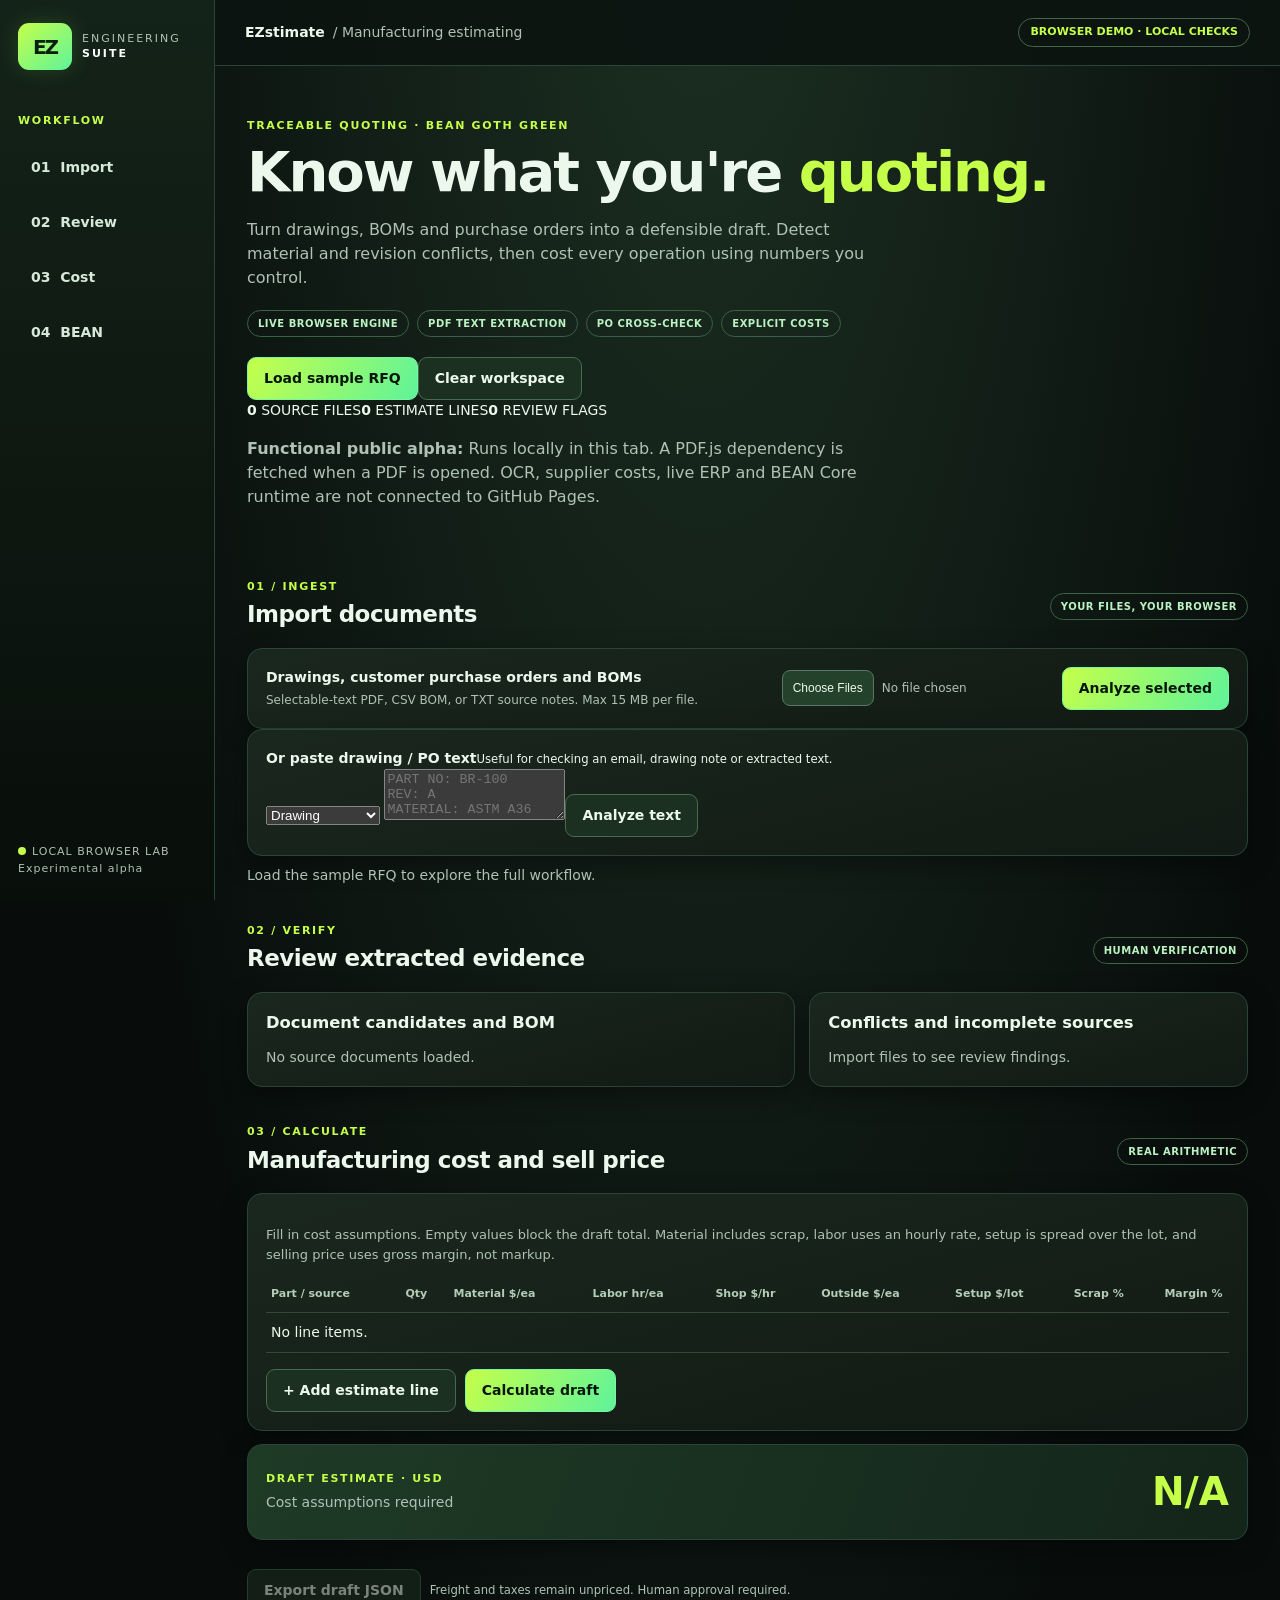
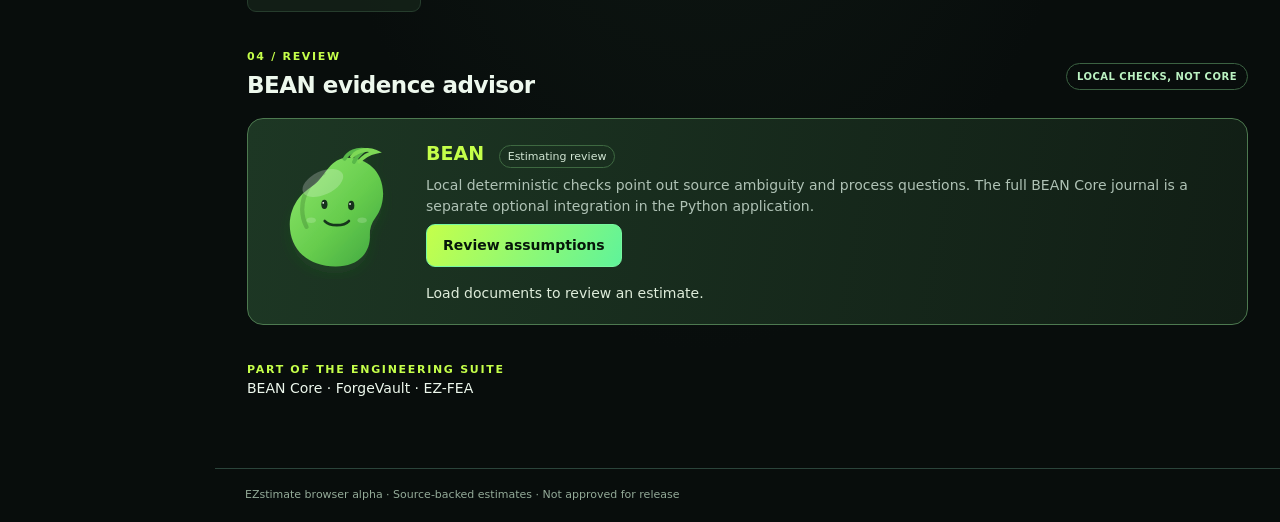
==== web/demo.html @ 59b06d6b "Add standalone GitHub Pages EZstimate workbench UI" ====
<!doctype html>
<html lang="en">
<head>
<meta charset="utf-8"><meta name="viewport" content="width=device-width,initial-scale=1">
<meta name="theme-color" content="#080d0c">
<meta name="description" content="EZstimate interactive manufacturing quoting demo: extract drawing fields, import BOMs, compare POs and cost a quote.">
<title>EZstimate | Live Estimating Demo</title>
<link rel="stylesheet" href="./style.css"><link rel="stylesheet" href="./demo.css">
<script type="module" src="./demo.mjs"></script>
</head>
<body><a class="skip" href="#main">Skip to workbench</a>
<div class="shell">
<aside class="rail">
<div class="brand"><div class="brand-mark">EZ</div><div>ENGINEERING<br><b>SUITE</b></div></div>
<div class="rail-label">WORKFLOW</div>
<nav><a href="#import">01&nbsp; Import</a><a href="#review">02&nbsp; Review</a><a href="#cost">03&nbsp; Cost</a><a href="#bean">04&nbsp; BEAN</a></nav>
<div class="rail-foot"><span class="dot"></span>LOCAL BROWSER LAB<br>Experimental alpha</div>
</aside>
<main id="main"><header class="top"><b>EZstimate</b> / Manufacturing estimating <span id="connection">BROWSER DEMO · LOCAL CHECKS</span></header>
<div class="content">
<section class="hero">
<div class="eyebrow">TRACEABLE QUOTING · BEAN GOTH GREEN</div>
<h1>Know what you're <em>quoting.</em></h1>
<p>Turn drawings, BOMs and purchase orders into a defensible draft. Detect material and revision conflicts, then cost every operation using numbers you control.</p>
<div class="chips"><span>LIVE BROWSER ENGINE</span><span>PDF TEXT EXTRACTION</span><span>PO CROSS-CHECK</span><span>EXPLICIT COSTS</span></div>
<div class="hero-actions"><button id="sample" class="primary">Load sample RFQ</button><button id="clear" class="secondary">Clear workspace</button></div>
<div class="metrics"><span><strong id="documentsCount">0</strong> SOURCE FILES</span><span><strong id="partsCount">0</strong> ESTIMATE LINES</span><span><strong id="flagsCount">0</strong> REVIEW FLAGS</span></div>
<p class="demo-disclosure"><b>Functional public alpha:</b> Runs locally in this tab. A PDF.js dependency is fetched when a PDF is opened. OCR, supplier costs, live ERP and BEAN Core runtime are not connected to GitHub Pages.</p>
</section>
<section id="import">
<div class="section-top"><div><div class="eyebrow">01 / INGEST</div><h2>Import documents</h2></div><span class="tag">YOUR FILES, YOUR BROWSER</span></div>
<div class="panel upload"><div><strong>Drawings, customer purchase orders and BOMs</strong><small>Selectable-text PDF, CSV BOM, or TXT source notes. Max 15 MB per file.</small></div>
<input id="files" type="file" accept=".pdf,.csv,.txt" multiple><button id="scan" class="primary">Analyze selected</button></div>
<div class="panel paste-panel"><div><strong>Or paste drawing / PO text</strong><small>Useful for checking an email, drawing note or extracted text.</small></div>
<div class="paste-inputs"><select id="pasteType"><option value="drawing">Drawing</option><option value="po">Purchase order</option></select>
<textarea id="pasteText" rows="3" placeholder="PART NO: BR-100&#10;REV: A&#10;MATERIAL: ASTM A36"></textarea><button id="paste" class="secondary">Analyze text</button></div></div>
<p id="message" class="notice" role="status" aria-live="polite">Load the sample RFQ to explore the full workflow.</p>
</section>
<section id="review"><div class="section-top"><div><div class="eyebrow">02 / VERIFY</div><h2>Review extracted evidence</h2></div><span class="tag">HUMAN VERIFICATION</span></div>
<div class="two"><div class="panel"><h3>Document candidates and BOM</h3><div id="documents" class="stack">No source documents loaded.</div></div>
<div class="panel"><h3>Conflicts and incomplete sources</h3><div id="exceptions" class="stack">Import files to see review findings.</div></div></div>
</section>
<section id="cost"><div class="section-top"><div><div class="eyebrow">03 / CALCULATE</div><h2>Manufacturing cost and sell price</h2></div><span class="tag">REAL ARITHMETIC</span></div>
<div class="panel"><p class="hint">Fill in cost assumptions. Empty values block the draft total. Material includes scrap, labor uses an hourly rate, setup is spread over the lot, and selling price uses gross margin, not markup.</p>
<div class="scroll"><table><thead><tr><th>Part / source</th><th>Qty</th><th>Material $/ea</th><th>Labor hr/ea</th><th>Shop $/hr</th><th>Outside $/ea</th><th>Setup $/lot</th><th>Scrap %</th><th>Margin %</th><th>Lot sell</th></tr></thead><tbody id="lines"><tr><td colspan="10">No line items.</td></tr></tbody></table></div>
<div class="actions"><button id="addline" class="secondary">+ Add estimate line</button><button id="calculate" class="primary">Calculate draft</button></div></div>
<div class="panel total-box"><div><span class="eyebrow">DRAFT ESTIMATE · USD</span><p id="quote-status">Cost assumptions required</p></div><strong id="total">N/A</strong></div>
<div id="quote-details" class="stack"></div>
<div class="actions"><button id="export" class="secondary" disabled>Export draft JSON</button><small>Freight and taxes remain unpriced. Human approval required.</small></div>
</section>
<section id="bean"><div class="section-top"><div><div class="eyebrow">04 / REVIEW</div><h2>BEAN evidence advisor</h2></div><span class="tag">LOCAL CHECKS, NOT CORE</span></div>
<div class="bean-panel"><img class="mascot" src="./bean-icon.svg" alt="BEAN mascot"><div><h3>BEAN <small>Estimating review</small></h3>
<p>Local deterministic checks point out source ambiguity and process questions. The full BEAN Core journal is a separate optional integration in the Python application.</p>
<button id="beanReview" class="primary">Review assumptions</button><div id="bean-findings" class="findings">Load documents to review an estimate.</div>
</div></div></section>
<section class="suite-links"><div class="eyebrow">PART OF THE ENGINEERING SUITE</div><a href="https://github.com/danieloculus0-bot/BEAN">BEAN Core</a> · <a href="https://github.com/danieloculus0-bot/ForgeVault">ForgeVault</a> · <a href="https://github.com/danieloculus0-bot/EZ-FEA">EZ-FEA</a></section>
</div><footer>EZstimate browser alpha · Source-backed estimates · Not approved for release</footer></main></div>
</body></html>
---- web/style.css ----
:root{color-scheme:dark;--bg:#080d0c;--panel:#17211c;--lime:#c5ff4a;--mint:#5ff39a;--text:#edf8ed;--muted:#afc2b5;--border:#2b443b}
*{box-sizing:border-box}html{scroll-behavior:smooth}body{margin:0;background:radial-gradient(ellipse at 55% -20%,#1e3324,#080d0c 66%);color:var(--text);font:14px/1.5 system-ui,"Segoe UI",sans-serif}button,input{font:inherit}button{cursor:pointer}button:focus-visible,input:focus-visible,a:focus-visible{outline:3px solid var(--lime);outline-offset:3px}button[disabled]{opacity:.5;cursor:not-allowed}a{color:inherit;text-decoration:none}.skip{position:absolute;left:-999px}.skip:focus{left:10px;top:10px;z-index:9;background:#000;padding:8px}
.shell{display:grid;grid-template-columns:215px minmax(0,1fr);min-height:100vh}.rail{background:linear-gradient(180deg,#142319,#080e0a);border-right:1px solid var(--border);padding:23px 18px;height:100vh;position:sticky;top:0;display:flex;flex-direction:column}.brand{display:flex;align-items:center;gap:10px;font-size:11px;letter-spacing:2px;color:var(--muted);line-height:1.3}.brand b{color:white}.brand-mark{display:grid;place-items:center;width:54px;height:47px;background:linear-gradient(140deg,var(--lime),var(--mint));color:#09200e;font-size:20px;font-weight:900;border-radius:11px;letter-spacing:-2px;box-shadow:0 0 22px #84f9522a}.rail-label,.eyebrow{font-size:11px;font-weight:900;letter-spacing:1.7px;color:var(--lime)}.rail-label{margin-top:43px;margin-bottom:14px}.rail nav{display:grid;gap:8px}.rail nav a{border-radius:9px;padding:12px;color:#d7e9d9;font-weight:700;border:1px solid transparent}.rail nav a:hover{background:#1a2f1f;border-color:#34523a}.rail-foot{margin-top:auto;color:var(--muted);font-size:11px;letter-spacing:1px}.dot{height:8px;width:8px;display:inline-block;background:var(--lime);border-radius:50%;margin-right:6px}
main{min-width:0}.top{position:sticky;top:0;z-index:10;background:#0c1510eF;border-bottom:1px solid var(--border);padding:18px 30px;display:flex;gap:8px;align-items:center;color:var(--muted)}.top b{color:var(--text)}#connection{margin-left:auto;border:1px solid #426746;border-radius:99px;padding:5px 11px;font-size:11px;color:var(--lime);font-weight:800}.content{padding:32px;max-width:1450px;margin:0 auto}.hero{padding:20px 0 17px}.hero h1{font-size:clamp(31px,4.7vw,56px);line-height:1.05;letter-spacing:-2px;margin:9px 0 14px}.hero em{color:var(--lime);font-style:normal}.hero p{color:var(--muted);font-size:16px;max-width:650px}.chips{display:flex;gap:8px;flex-wrap:wrap;margin:20px 0}.chips span,.tag{font-size:10px;letter-spacing:.5px;border:1px solid #3b6242;color:#bbf2c2;border-radius:100px;padding:5px 10px;font-weight:750}
section{margin-bottom:37px;scroll-margin-top:95px}.section-top{display:flex;justify-content:space-between;align-items:center;gap:14px;margin-bottom:14px}.section-top h2{font-size:23px;letter-spacing:-.5px;margin:2px 0}.panel{background:linear-gradient(165deg,#1a271e,#111a14);border:1px solid var(--border);padding:18px;border-radius:15px;box-shadow:0 8px 26px #0006}.panel h3{margin:0 0 12px}.upload{display:flex;align-items:center;gap:20px;flex-wrap:wrap}.upload>div{flex:1;min-width:245px}.upload strong{display:block}.upload small{display:block;color:var(--muted);font-size:12px;margin-top:3px}input[type=file]{max-width:315px;color:var(--muted);font-size:12px}input[type=file]::file-selector-button{border:1px solid #597763;background:#24422b;color:var(--text);border-radius:8px;padding:10px;cursor:pointer;margin-right:8px}.primary,.secondary{border-radius:9px;border:1px solid #77f7a0;padding:10px 16px;min-height:43px;font-weight:800}.primary{background:linear-gradient(120deg,var(--lime),var(--mint));color:#06170a}.primary:hover{filter:brightness(1.08)}.secondary{background:#1c3021;color:var(--text);border-color:#456c4e}.secondary:hover{background:#2a4b30}.notice{color:var(--muted);margin:9px 0 0}.notice.error{color:#fab3b3}
.two{display:grid;grid-template-columns:1.25fr 1fr;gap:14px}.stack{display:grid;gap:8px;color:var(--muted)}.record{background:#0b1710;border:1px solid #32513a;border-radius:10px;padding:11px;color:#dae7db}.record strong{color:white}.record small{display:block;font-size:11px;color:#aac4ac}.record .detail{font-size:12px;color:#c1e6c4;margin:6px 0}.record.warning{border-color:#706032;color:#ffdb9e}.hint{color:var(--muted);font-size:13px}.scroll{overflow-x:auto;max-width:100%}table{border-collapse:collapse;width:100%;min-width:1080px}th,td{padding:9px 5px;text-align:left;border-bottom:1px solid #314938;vertical-align:middle}th{font-size:11px;white-space:nowrap;color:#b4cdb6}td input{width:75px;max-width:100%;padding:8px;background:#09140e;border:1px solid #47624b;color:white;border-radius:6px}td input.part{width:135px}td small{display:block;font-size:10px;color:#9eb8a2}.actions{display:flex;align-items:center;flex-wrap:wrap;gap:9px;margin-top:16px}.remove{border:0;background:none;color:#f7b0b0;font-size:21px}.total-box{display:flex;justify-content:space-between;align-items:center;margin:13px 0;gap:12px;background:linear-gradient(110deg,#1e3b26,#14251a)}.total-box p{margin:4px 0;color:var(--muted)}#total{font-size:clamp(25px,4vw,39px);color:var(--lime);font-variant-numeric:tabular-nums}.actions small{color:var(--muted)}.bean-panel{border:1px solid #4d7950;border-radius:16px;padding:20px;background:linear-gradient(100deg,#1d3724,#111e15);display:flex;align-items:flex-start;gap:18px}.mascot{width:140px;height:140px;object-fit:contain;animation:float 4s ease-in-out infinite}.bean-panel>div{flex:1}.bean-panel h3{color:var(--lime);font-size:19px;margin:0}.bean-panel h3 small{border:1px solid #3e6941;color:#d1e5d3;font-size:11px;font-weight:500;border-radius:99px;padding:4px 8px;margin-left:8px}.bean-panel p{color:var(--muted);margin:7px 0}.findings{margin-top:16px;color:#deecda}.findings ul{padding-left:21px}.findings li{margin:8px 0}footer{padding:18px 30px;border-top:1px solid var(--border);color:#93aa98;font-size:11px}@keyframes float{0%,100%{transform:translateY(0)}50%{transform:translateY(-5px)}}@media(prefers-reduced-motion:reduce){.mascot{animation:none}}@media(max-width:920px){.shell{grid-template-columns:1fr}.rail{height:auto;position:relative;padding:15px 22px}.rail nav{display:flex;gap:2px;flex-wrap:wrap}.rail-label,.rail-foot{display:none}.content{padding:20px}.two{grid-template-columns:1fr}}@media(max-width:600px){.top{flex-wrap:wrap;padding:13px 17px}.upload{display:block}.upload input,.upload button{margin:10px 0}.bean-panel{flex-direction:column}.mascot{width:95px;height:95px}.section-top{align-items:flex-start}.tag{font-size:9px}}
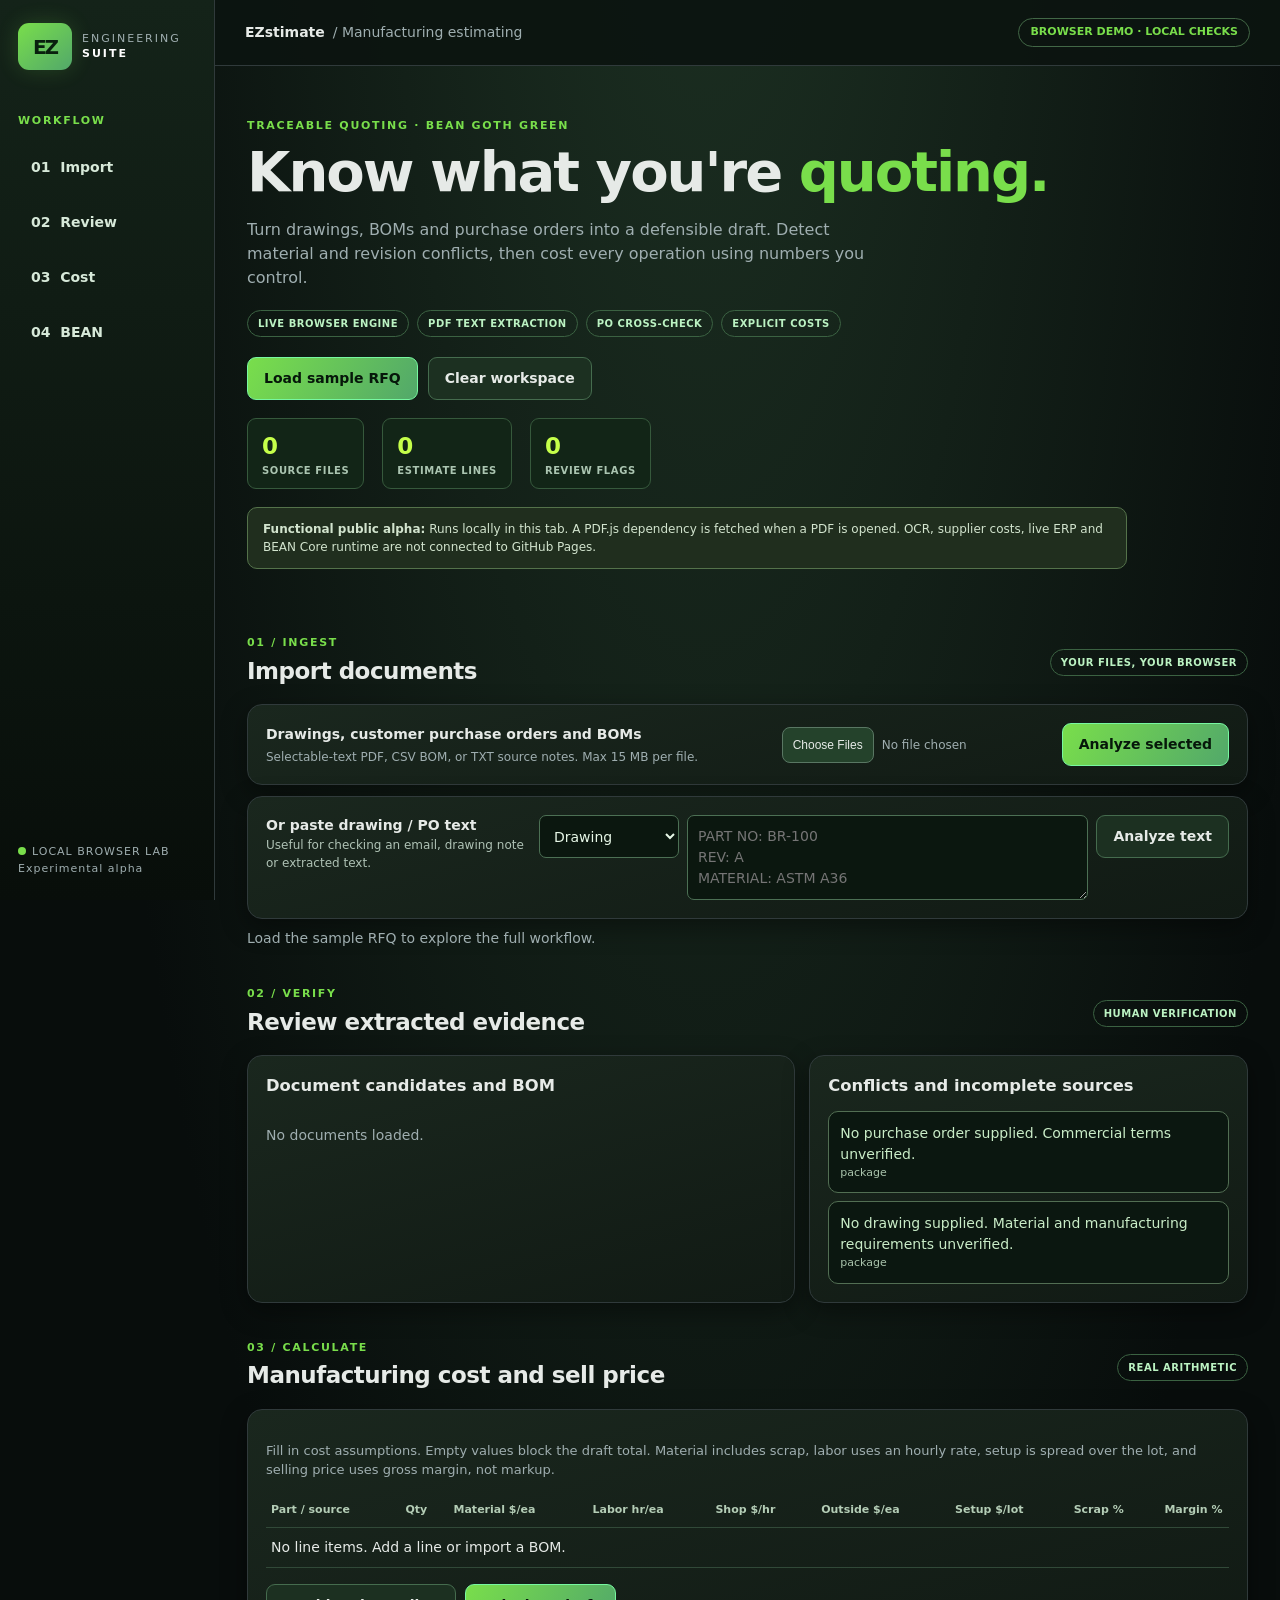
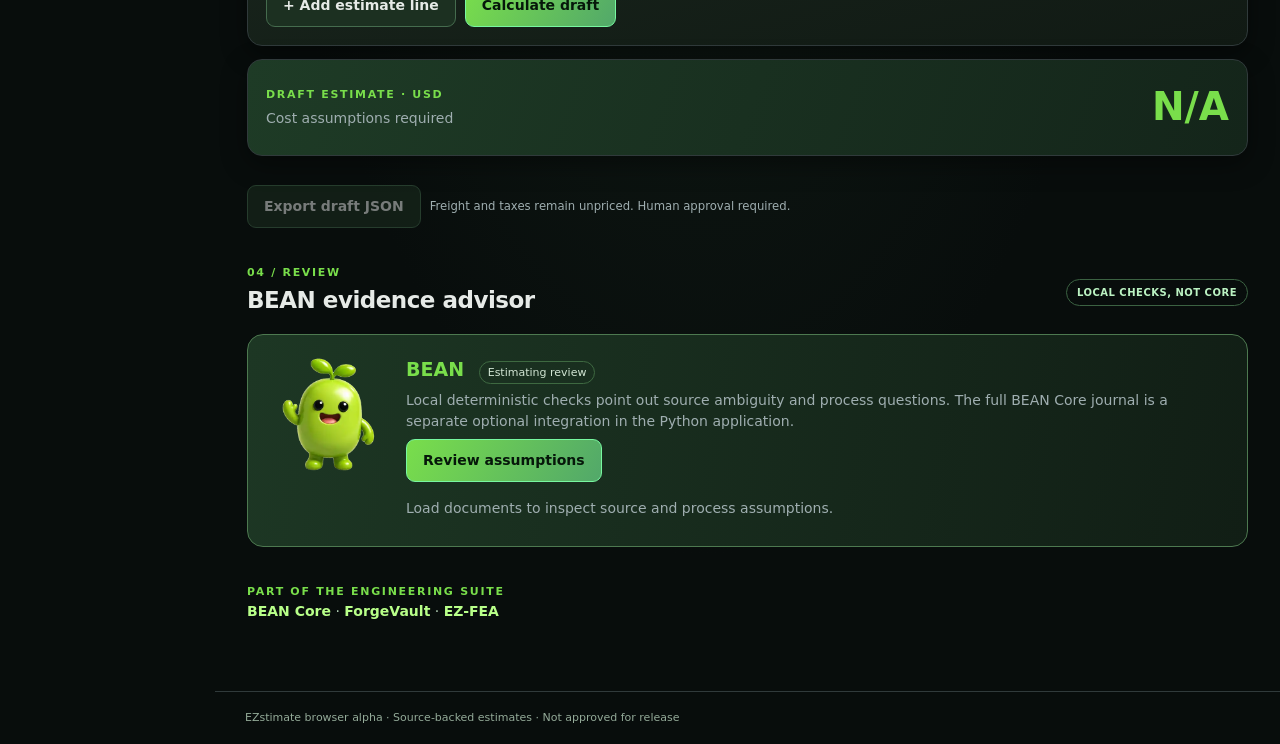
==== commit 5a6ee09e: "Use official BEAN art in web/demo.html" ====
--- a/web/demo.html
+++ b/web/demo.html
@@ -5,6 +5,7 @@
 <meta name="theme-color" content="#080d0c">
 <meta name="description" content="EZstimate interactive manufacturing quoting demo: extract drawing fields, import BOMs, compare POs and cost a quote.">
 <title>EZstimate | Live Estimating Demo</title>
+<link rel="icon" type="image/webp" href="./bean-official.webp">
 <link rel="stylesheet" href="./style.css"><link rel="stylesheet" href="./demo.css">
 <script type="module" src="./demo.mjs"></script>
 </head>
@@ -49,7 +50,7 @@
 <div class="actions"><button id="export" class="secondary" disabled>Export draft JSON</button><small>Freight and taxes remain unpriced. Human approval required.</small></div>
 </section>
 <section id="bean"><div class="section-top"><div><div class="eyebrow">04 / REVIEW</div><h2>BEAN evidence advisor</h2></div><span class="tag">LOCAL CHECKS, NOT CORE</span></div>
-<div class="bean-panel"><img class="mascot" src="./bean-icon.svg" alt="BEAN mascot"><div><h3>BEAN <small>Estimating review</small></h3>
+<div class="bean-panel"><img class="mascot" src="./bean-official.webp" alt="Official glossy lime-green BEAN mascot waving with two sprout leaves"><div><h3>BEAN <small>Estimating review</small></h3>
 <p>Local deterministic checks point out source ambiguity and process questions. The full BEAN Core journal is a separate optional integration in the Python application.</p>
 <button id="beanReview" class="primary">Review assumptions</button><div id="bean-findings" class="findings">Load documents to review an estimate.</div>
 </div></div></section>
--- a/web/style.css
+++ b/web/style.css
@@ -1,4 +1,4 @@
-:root{color-scheme:dark;--bg:#080d0c;--panel:#17211c;--lime:#c5ff4a;--mint:#5ff39a;--text:#edf8ed;--muted:#afc2b5;--border:#2b443b}
+:root{color-scheme:dark;--bg:#0F1113;--panel:#1A1D20;--lime:#79DE4B;--mint:#52A86A;--text:#E6EAE7;--muted:#9FAEB0;--border:#303A3B}
 *{box-sizing:border-box}html{scroll-behavior:smooth}body{margin:0;background:radial-gradient(ellipse at 55% -20%,#1e3324,#080d0c 66%);color:var(--text);font:14px/1.5 system-ui,"Segoe UI",sans-serif}button,input{font:inherit}button{cursor:pointer}button:focus-visible,input:focus-visible,a:focus-visible{outline:3px solid var(--lime);outline-offset:3px}button[disabled]{opacity:.5;cursor:not-allowed}a{color:inherit;text-decoration:none}.skip{position:absolute;left:-999px}.skip:focus{left:10px;top:10px;z-index:9;background:#000;padding:8px}
 .shell{display:grid;grid-template-columns:215px minmax(0,1fr);min-height:100vh}.rail{background:linear-gradient(180deg,#142319,#080e0a);border-right:1px solid var(--border);padding:23px 18px;height:100vh;position:sticky;top:0;display:flex;flex-direction:column}.brand{display:flex;align-items:center;gap:10px;font-size:11px;letter-spacing:2px;color:var(--muted);line-height:1.3}.brand b{color:white}.brand-mark{display:grid;place-items:center;width:54px;height:47px;background:linear-gradient(140deg,var(--lime),var(--mint));color:#09200e;font-size:20px;font-weight:900;border-radius:11px;letter-spacing:-2px;box-shadow:0 0 22px #84f9522a}.rail-label,.eyebrow{font-size:11px;font-weight:900;letter-spacing:1.7px;color:var(--lime)}.rail-label{margin-top:43px;margin-bottom:14px}.rail nav{display:grid;gap:8px}.rail nav a{border-radius:9px;padding:12px;color:#d7e9d9;font-weight:700;border:1px solid transparent}.rail nav a:hover{background:#1a2f1f;border-color:#34523a}.rail-foot{margin-top:auto;color:var(--muted);font-size:11px;letter-spacing:1px}.dot{height:8px;width:8px;display:inline-block;background:var(--lime);border-radius:50%;margin-right:6px}
 main{min-width:0}.top{position:sticky;top:0;z-index:10;background:#0c1510eF;border-bottom:1px solid var(--border);padding:18px 30px;display:flex;gap:8px;align-items:center;color:var(--muted)}.top b{color:var(--text)}#connection{margin-left:auto;border:1px solid #426746;border-radius:99px;padding:5px 11px;font-size:11px;color:var(--lime);font-weight:800}.content{padding:32px;max-width:1450px;margin:0 auto}.hero{padding:20px 0 17px}.hero h1{font-size:clamp(31px,4.7vw,56px);line-height:1.05;letter-spacing:-2px;margin:9px 0 14px}.hero em{color:var(--lime);font-style:normal}.hero p{color:var(--muted);font-size:16px;max-width:650px}.chips{display:flex;gap:8px;flex-wrap:wrap;margin:20px 0}.chips span,.tag{font-size:10px;letter-spacing:.5px;border:1px solid #3b6242;color:#bbf2c2;border-radius:100px;padding:5px 10px;font-weight:750}
--- a/web/demo.css
+++ b/web/demo.css
@@ -0,0 +1 @@
+.hero-actions{display:flex;gap:10px;flex-wrap:wrap;margin:16px 0}.demo-disclosure{border:1px solid #54724a;background:#202e1e;border-radius:10px;padding:12px 15px;max-width:880px!important;font-size:12px!important;color:#d2e4ce!important}.metrics{display:flex;gap:18px;flex-wrap:wrap;margin:18px 0}.metrics span{background:#122517;border:1px solid #36593c;border-radius:9px;padding:10px 14px;display:grid;font-size:10px;font-weight:850;letter-spacing:.6px;color:#abc5b1}.metrics strong{font-size:23px;color:#c5ff4a}.paste-panel{margin-top:11px;display:grid;grid-template-columns:minmax(180px,260px) 1fr;align-items:start;gap:13px}.paste-panel strong,.paste-panel small{display:block}.paste-panel small{font-size:12px;color:#afc2b5}.paste-inputs{display:grid;grid-template-columns:140px 1fr auto;gap:8px;align-items:start}.paste-inputs select,.paste-inputs textarea{background:#0b170f;color:#e7f7e7;border:1px solid #4c7054;border-radius:7px;padding:10px;min-height:43px;font:inherit}.paste-inputs textarea{min-width:0;resize:vertical}.file-record{background:#102219;border:1px solid #365b40;border-radius:10px;padding:12px}.file-record strong{color:#ebfaeb}.file-record small{color:#acc6b0;font-size:11px}.file-record .meta{display:grid;grid-template-columns:130px 1fr;gap:7px 9px;margin-top:8px}.file-record .meta span{font-size:11px;color:#a4c3aa}.file-record .meta strong{font-size:12px}.file-record .meta small{grid-column:2}.file-record input{width:100%;max-width:240px;min-height:30px;padding:5px 7px;border:1px solid #4b6d54;border-radius:5px;background:#07150c;color:#edfae7;font:inherit;font-size:12px}.source-note{display:block;color:#9bb8a2;font-size:10px;margin:5px 0}.record.warning.conflict{border-color:#aa6e3f;color:#ffcca3}.record.warning.info{border-color:#526e53;color:#c9ecc7}td.sell{font-weight:800;color:#c5ff4a;white-space:nowrap}td input{width:80px}td input.part{width:125px}.summary-line{color:#bcedbd;font-size:12px}.quote-status{font-size:11px}.bean-panel .mascot{width:120px;height:120px}.findings .advice{padding:9px;border:1px solid #37643a;background:#10241a;margin:7px 0;border-radius:7px}.suite-links{color:#b3cfb6}.suite-links a{color:#b8ff89;font-weight:800}.upload input{min-width:170px}@media(max-width:1150px){.paste-panel{grid-template-columns:1fr}.paste-inputs{grid-template-columns:1fr auto}.paste-inputs select{grid-column:1/-1}.paste-inputs textarea{width:100%}}@media(max-width:650px){.paste-inputs{grid-template-columns:1fr}.paste-inputs select,.paste-inputs textarea{grid-column:auto}.metrics{gap:7px}.metrics span{padding:8px}.bean-panel .mascot{width:90px;height:90px}.file-record .meta{grid-template-columns:1fr 1.5fr}}
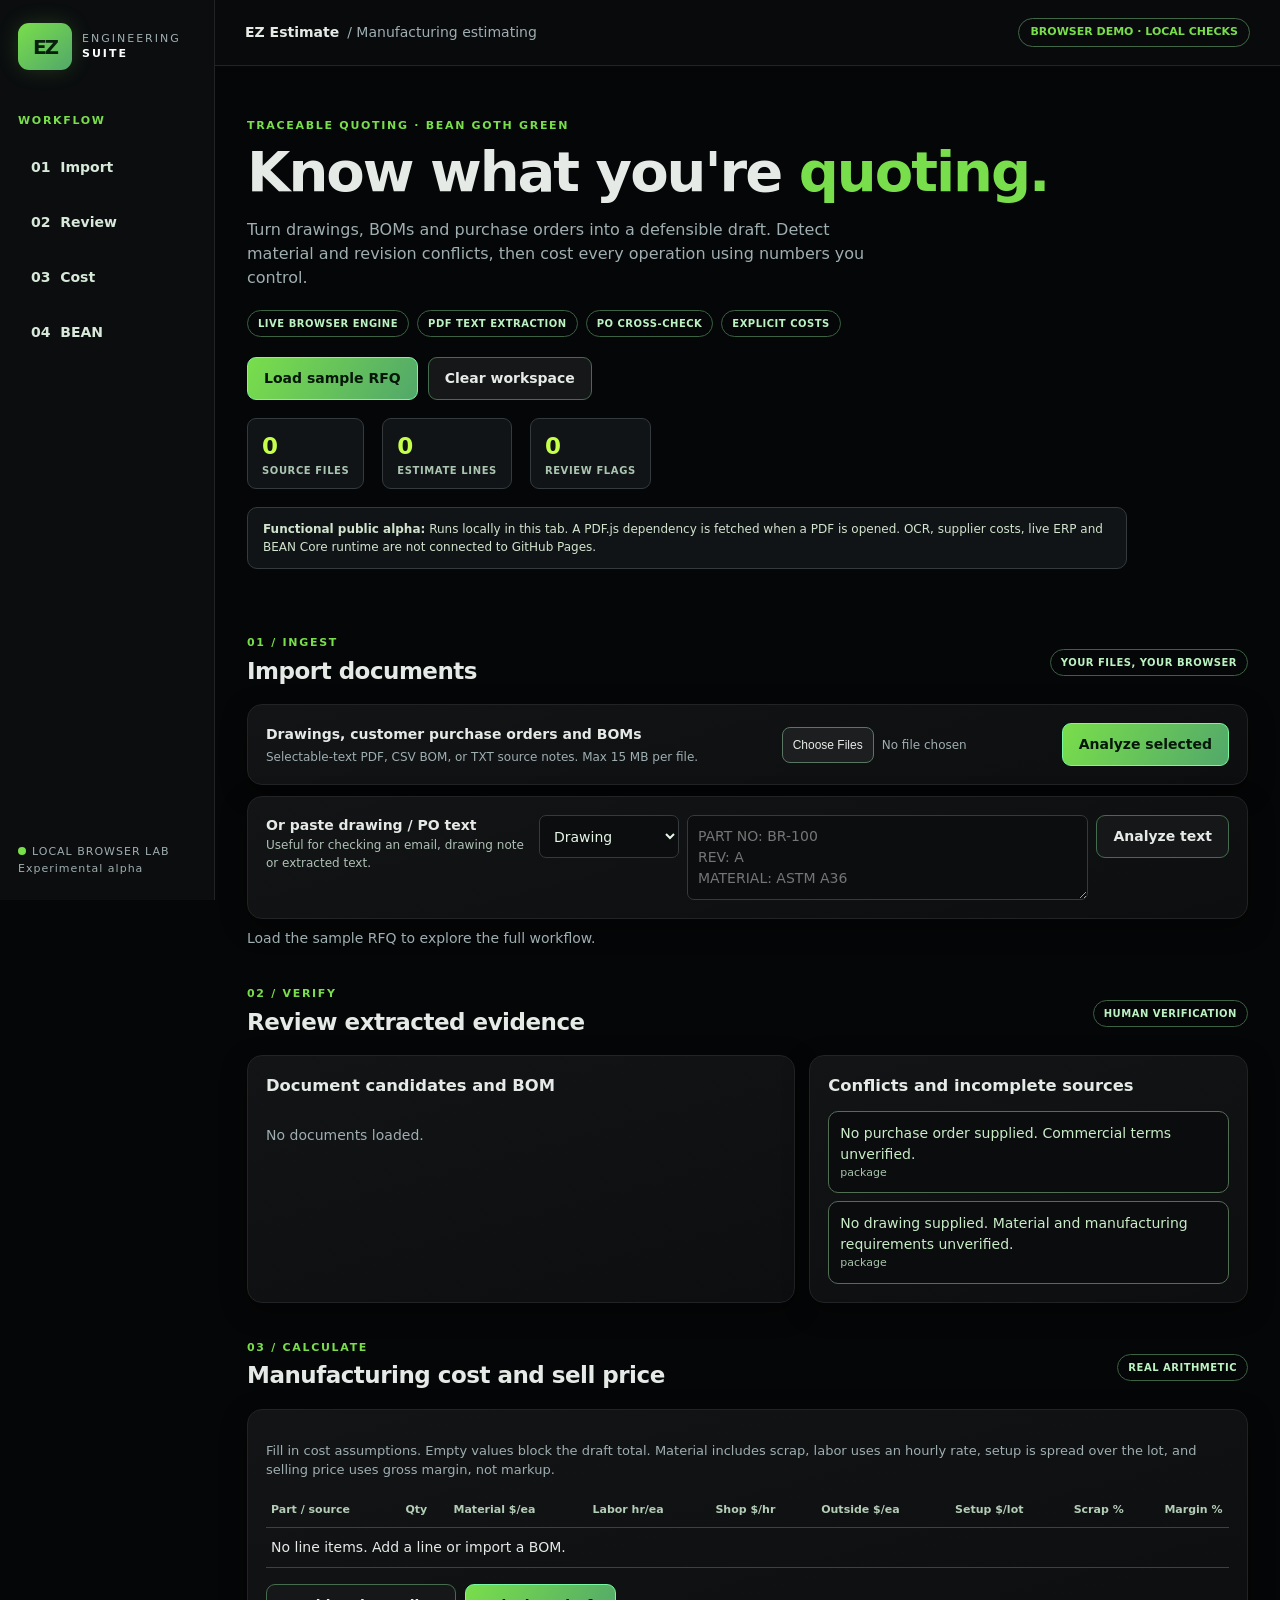
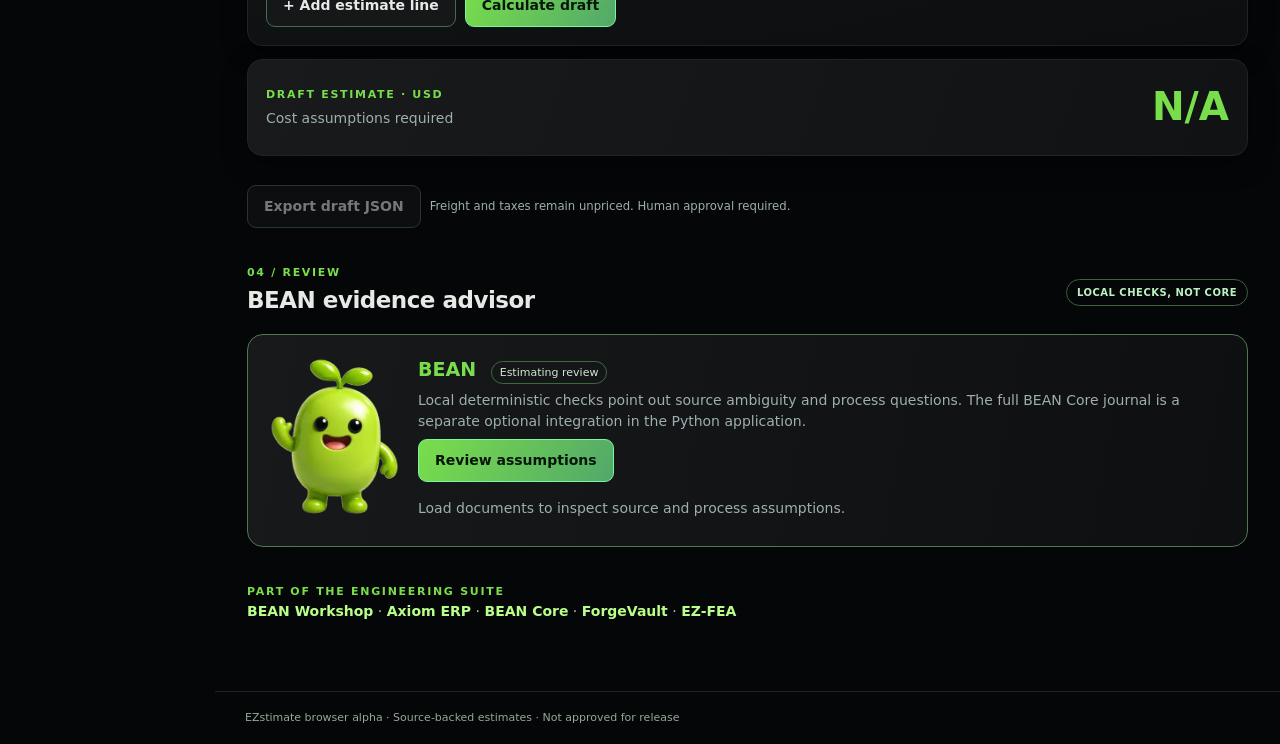
==== commit 122ab7ca: "fix(pages): link actual EZstimate demo to Workshop and ERP with artifact gate" ====
--- a/web/demo.html
+++ b/web/demo.html
@@ -4,7 +4,7 @@
 <meta charset="utf-8"><meta name="viewport" content="width=device-width,initial-scale=1">
 <meta name="theme-color" content="#080d0c">
 <meta name="description" content="EZstimate interactive manufacturing quoting demo: extract drawing fields, import BOMs, compare POs and cost a quote.">
-<title>EZstimate | Live Estimating Demo</title>
+<title>EZ Estimate | Live Estimating Demo</title>
 <link rel="icon" type="image/webp" href="./bean-official.webp">
 <link rel="stylesheet" href="./style.css"><link rel="stylesheet" href="./demo.css">
 <script type="module" src="./demo.mjs"></script>
@@ -17,7 +17,7 @@
 <nav><a href="#import">01&nbsp; Import</a><a href="#review">02&nbsp; Review</a><a href="#cost">03&nbsp; Cost</a><a href="#bean">04&nbsp; BEAN</a></nav>
 <div class="rail-foot"><span class="dot"></span>LOCAL BROWSER LAB<br>Experimental alpha</div>
 </aside>
-<main id="main"><header class="top"><b>EZstimate</b> / Manufacturing estimating <span id="connection">BROWSER DEMO · LOCAL CHECKS</span></header>
+<main id="main"><header class="top"><b>EZ Estimate</b> / Manufacturing estimating <span id="connection">BROWSER DEMO · LOCAL CHECKS</span></header>
 <div class="content">
 <section class="hero">
 <div class="eyebrow">TRACEABLE QUOTING · BEAN GOTH GREEN</div>
@@ -54,6 +54,6 @@
 <p>Local deterministic checks point out source ambiguity and process questions. The full BEAN Core journal is a separate optional integration in the Python application.</p>
 <button id="beanReview" class="primary">Review assumptions</button><div id="bean-findings" class="findings">Load documents to review an estimate.</div>
 </div></div></section>
-<section class="suite-links"><div class="eyebrow">PART OF THE ENGINEERING SUITE</div><a href="https://github.com/danieloculus0-bot/BEAN">BEAN Core</a> · <a href="https://github.com/danieloculus0-bot/ForgeVault">ForgeVault</a> · <a href="https://github.com/danieloculus0-bot/EZ-FEA">EZ-FEA</a></section>
+<section class="suite-links"><div class="eyebrow">PART OF THE ENGINEERING SUITE</div><a href="https://danieloculus0-bot.github.io/BEAN/portfolio/">BEAN Workshop</a> · <a href="https://danieloculus0-bot.github.io/Axiom_Beta/erp/">Axiom ERP</a> · <a href="https://github.com/danieloculus0-bot/BEAN">BEAN Core</a> · <a href="https://github.com/danieloculus0-bot/ForgeVault">ForgeVault</a> · <a href="https://github.com/danieloculus0-bot/EZ-FEA">EZ-FEA</a></section>
 </div><footer>EZstimate browser alpha · Source-backed estimates · Not approved for release</footer></main></div>
 </body></html>
--- a/web/style.css
+++ b/web/style.css
@@ -1,6 +1,29 @@
-:root{color-scheme:dark;--bg:#0F1113;--panel:#1A1D20;--lime:#79DE4B;--mint:#52A86A;--text:#E6EAE7;--muted:#9FAEB0;--border:#303A3B}
-*{box-sizing:border-box}html{scroll-behavior:smooth}body{margin:0;background:radial-gradient(ellipse at 55% -20%,#1e3324,#080d0c 66%);color:var(--text);font:14px/1.5 system-ui,"Segoe UI",sans-serif}button,input{font:inherit}button{cursor:pointer}button:focus-visible,input:focus-visible,a:focus-visible{outline:3px solid var(--lime);outline-offset:3px}button[disabled]{opacity:.5;cursor:not-allowed}a{color:inherit;text-decoration:none}.skip{position:absolute;left:-999px}.skip:focus{left:10px;top:10px;z-index:9;background:#000;padding:8px}
-.shell{display:grid;grid-template-columns:215px minmax(0,1fr);min-height:100vh}.rail{background:linear-gradient(180deg,#142319,#080e0a);border-right:1px solid var(--border);padding:23px 18px;height:100vh;position:sticky;top:0;display:flex;flex-direction:column}.brand{display:flex;align-items:center;gap:10px;font-size:11px;letter-spacing:2px;color:var(--muted);line-height:1.3}.brand b{color:white}.brand-mark{display:grid;place-items:center;width:54px;height:47px;background:linear-gradient(140deg,var(--lime),var(--mint));color:#09200e;font-size:20px;font-weight:900;border-radius:11px;letter-spacing:-2px;box-shadow:0 0 22px #84f9522a}.rail-label,.eyebrow{font-size:11px;font-weight:900;letter-spacing:1.7px;color:var(--lime)}.rail-label{margin-top:43px;margin-bottom:14px}.rail nav{display:grid;gap:8px}.rail nav a{border-radius:9px;padding:12px;color:#d7e9d9;font-weight:700;border:1px solid transparent}.rail nav a:hover{background:#1a2f1f;border-color:#34523a}.rail-foot{margin-top:auto;color:var(--muted);font-size:11px;letter-spacing:1px}.dot{height:8px;width:8px;display:inline-block;background:var(--lime);border-radius:50%;margin-right:6px}
-main{min-width:0}.top{position:sticky;top:0;z-index:10;background:#0c1510eF;border-bottom:1px solid var(--border);padding:18px 30px;display:flex;gap:8px;align-items:center;color:var(--muted)}.top b{color:var(--text)}#connection{margin-left:auto;border:1px solid #426746;border-radius:99px;padding:5px 11px;font-size:11px;color:var(--lime);font-weight:800}.content{padding:32px;max-width:1450px;margin:0 auto}.hero{padding:20px 0 17px}.hero h1{font-size:clamp(31px,4.7vw,56px);line-height:1.05;letter-spacing:-2px;margin:9px 0 14px}.hero em{color:var(--lime);font-style:normal}.hero p{color:var(--muted);font-size:16px;max-width:650px}.chips{display:flex;gap:8px;flex-wrap:wrap;margin:20px 0}.chips span,.tag{font-size:10px;letter-spacing:.5px;border:1px solid #3b6242;color:#bbf2c2;border-radius:100px;padding:5px 10px;font-weight:750}
-section{margin-bottom:37px;scroll-margin-top:95px}.section-top{display:flex;justify-content:space-between;align-items:center;gap:14px;margin-bottom:14px}.section-top h2{font-size:23px;letter-spacing:-.5px;margin:2px 0}.panel{background:linear-gradient(165deg,#1a271e,#111a14);border:1px solid var(--border);padding:18px;border-radius:15px;box-shadow:0 8px 26px #0006}.panel h3{margin:0 0 12px}.upload{display:flex;align-items:center;gap:20px;flex-wrap:wrap}.upload>div{flex:1;min-width:245px}.upload strong{display:block}.upload small{display:block;color:var(--muted);font-size:12px;margin-top:3px}input[type=file]{max-width:315px;color:var(--muted);font-size:12px}input[type=file]::file-selector-button{border:1px solid #597763;background:#24422b;color:var(--text);border-radius:8px;padding:10px;cursor:pointer;margin-right:8px}.primary,.secondary{border-radius:9px;border:1px solid #77f7a0;padding:10px 16px;min-height:43px;font-weight:800}.primary{background:linear-gradient(120deg,var(--lime),var(--mint));color:#06170a}.primary:hover{filter:brightness(1.08)}.secondary{background:#1c3021;color:var(--text);border-color:#456c4e}.secondary:hover{background:#2a4b30}.notice{color:var(--muted);margin:9px 0 0}.notice.error{color:#fab3b3}
-.two{display:grid;grid-template-columns:1.25fr 1fr;gap:14px}.stack{display:grid;gap:8px;color:var(--muted)}.record{background:#0b1710;border:1px solid #32513a;border-radius:10px;padding:11px;color:#dae7db}.record strong{color:white}.record small{display:block;font-size:11px;color:#aac4ac}.record .detail{font-size:12px;color:#c1e6c4;margin:6px 0}.record.warning{border-color:#706032;color:#ffdb9e}.hint{color:var(--muted);font-size:13px}.scroll{overflow-x:auto;max-width:100%}table{border-collapse:collapse;width:100%;min-width:1080px}th,td{padding:9px 5px;text-align:left;border-bottom:1px solid #314938;vertical-align:middle}th{font-size:11px;white-space:nowrap;color:#b4cdb6}td input{width:75px;max-width:100%;padding:8px;background:#09140e;border:1px solid #47624b;color:white;border-radius:6px}td input.part{width:135px}td small{display:block;font-size:10px;color:#9eb8a2}.actions{display:flex;align-items:center;flex-wrap:wrap;gap:9px;margin-top:16px}.remove{border:0;background:none;color:#f7b0b0;font-size:21px}.total-box{display:flex;justify-content:space-between;align-items:center;margin:13px 0;gap:12px;background:linear-gradient(110deg,#1e3b26,#14251a)}.total-box p{margin:4px 0;color:var(--muted)}#total{font-size:clamp(25px,4vw,39px);color:var(--lime);font-variant-numeric:tabular-nums}.actions small{color:var(--muted)}.bean-panel{border:1px solid #4d7950;border-radius:16px;padding:20px;background:linear-gradient(100deg,#1d3724,#111e15);display:flex;align-items:flex-start;gap:18px}.mascot{width:140px;height:140px;object-fit:contain;animation:float 4s ease-in-out infinite}.bean-panel>div{flex:1}.bean-panel h3{color:var(--lime);font-size:19px;margin:0}.bean-panel h3 small{border:1px solid #3e6941;color:#d1e5d3;font-size:11px;font-weight:500;border-radius:99px;padding:4px 8px;margin-left:8px}.bean-panel p{color:var(--muted);margin:7px 0}.findings{margin-top:16px;color:#deecda}.findings ul{padding-left:21px}.findings li{margin:8px 0}footer{padding:18px 30px;border-top:1px solid var(--border);color:#93aa98;font-size:11px}@keyframes float{0%,100%{transform:translateY(0)}50%{transform:translateY(-5px)}}@media(prefers-reduced-motion:reduce){.mascot{animation:none}}@media(max-width:920px){.shell{grid-template-columns:1fr}.rail{height:auto;position:relative;padding:15px 22px}.rail nav{display:flex;gap:2px;flex-wrap:wrap}.rail-label,.rail-foot{display:none}.content{padding:20px}.two{grid-template-columns:1fr}}@media(max-width:600px){.top{flex-wrap:wrap;padding:13px 17px}.upload{display:block}.upload input,.upload button{margin:10px 0}.bean-panel{flex-direction:column}.mascot{width:95px;height:95px}.section-top{align-items:flex-start}.tag{font-size:9px}}
+:root{color-scheme:dark;--bg:#0F1113;--panel:#1A1D20;--lime:#79DE4B;--mint:#52A86A;--text:#E6EAE7;--muted:#9FAEB0;--border:#202224}
+*{box-sizing:border-box}html{scroll-behavior:smooth}body{margin:0;background:radial-gradient(ellipse at 55% -20%,#17191b,#080d0c 66%);color:var(--text);font:14px/1.5 system-ui,"Segoe UI",sans-serif}button,input{font:inherit}button{cursor:pointer}button:focus-visible,input:focus-visible,a:focus-visible{outline:3px solid var(--lime);outline-offset:3px}button[disabled]{opacity:.5;cursor:not-allowed}a{color:inherit;text-decoration:none}.skip{position:absolute;left:-999px}.skip:focus{left:10px;top:10px;z-index:9;background:#000;padding:8px}
+.shell{display:grid;grid-template-columns:215px minmax(0,1fr);min-height:100vh}.rail{background:linear-gradient(180deg,#0f1113,#080e0a);border-right:1px solid var(--border);padding:23px 18px;height:100vh;position:sticky;top:0;display:flex;flex-direction:column}.brand{display:flex;align-items:center;gap:10px;font-size:11px;letter-spacing:2px;color:var(--muted);line-height:1.3}.brand b{color:white}.brand-mark{display:grid;place-items:center;width:54px;height:47px;background:linear-gradient(140deg,var(--lime),var(--mint));color:#09200e;font-size:20px;font-weight:900;border-radius:11px;letter-spacing:-2px;box-shadow:0 0 22px #84f9522a}.rail-label,.eyebrow{font-size:11px;font-weight:900;letter-spacing:1.7px;color:var(--lime)}.rail-label{margin-top:43px;margin-bottom:14px}.rail nav{display:grid;gap:8px}.rail nav a{border-radius:9px;padding:12px;color:#d7e9d9;font-weight:700;border:1px solid transparent}.rail nav a:hover{background:#141618;border-color:#34523a}.rail-foot{margin-top:auto;color:var(--muted);font-size:11px;letter-spacing:1px}.dot{height:8px;width:8px;display:inline-block;background:var(--lime);border-radius:50%;margin-right:6px}
+main{min-width:0}.top{position:sticky;top:0;z-index:10;background:#090b0deF;border-bottom:1px solid var(--border);padding:18px 30px;display:flex;gap:8px;align-items:center;color:var(--muted)}.top b{color:var(--text)}#connection{margin-left:auto;border:1px solid #426746;border-radius:99px;padding:5px 11px;font-size:11px;color:var(--lime);font-weight:800}.content{padding:32px;max-width:1450px;margin:0 auto}.hero{padding:20px 0 17px}.hero h1{font-size:clamp(31px,4.7vw,56px);line-height:1.05;letter-spacing:-2px;margin:9px 0 14px}.hero em{color:var(--lime);font-style:normal}.hero p{color:var(--muted);font-size:16px;max-width:650px}.chips{display:flex;gap:8px;flex-wrap:wrap;margin:20px 0}.chips span,.tag{font-size:10px;letter-spacing:.5px;border:1px solid #3b6242;color:#bbf2c2;border-radius:100px;padding:5px 10px;font-weight:750}
+section{margin-bottom:37px;scroll-margin-top:95px}.section-top{display:flex;justify-content:space-between;align-items:center;gap:14px;margin-bottom:14px}.section-top h2{font-size:23px;letter-spacing:-.5px;margin:2px 0}.panel{background:linear-gradient(165deg,#121416,#0c0e10);border:1px solid var(--border);padding:18px;border-radius:15px;box-shadow:0 8px 26px #0006}.panel h3{margin:0 0 12px}.upload{display:flex;align-items:center;gap:20px;flex-wrap:wrap}.upload>div{flex:1;min-width:245px}.upload strong{display:block}.upload small{display:block;color:var(--muted);font-size:12px;margin-top:3px}input[type=file]{max-width:315px;color:var(--muted);font-size:12px}input[type=file]::file-selector-button{border:1px solid #597763;background:#1c1e20;color:var(--text);border-radius:8px;padding:10px;cursor:pointer;margin-right:8px}.primary,.secondary{border-radius:9px;border:1px solid #77f7a0;padding:10px 16px;min-height:43px;font-weight:800}.primary{background:linear-gradient(120deg,var(--lime),var(--mint));color:#06170a}.primary:hover{filter:brightness(1.08)}.secondary{background:#151719;color:var(--text);border-color:#456c4e}.secondary:hover{background:#202224}.notice{color:var(--muted);margin:9px 0 0}.notice.error{color:#fab3b3}
+.two{display:grid;grid-template-columns:1.25fr 1fr;gap:14px}.stack{display:grid;gap:8px;color:var(--muted)}.record{background:#0a0c0e;border:1px solid #32513a;border-radius:10px;padding:11px;color:#dae7db}.record strong{color:white}.record small{display:block;font-size:11px;color:#aac4ac}.record .detail{font-size:12px;color:#c1e6c4;margin:6px 0}.record.warning{border-color:#706032;color:#ffdb9e}.hint{color:var(--muted);font-size:13px}.scroll{overflow-x:auto;max-width:100%}table{border-collapse:collapse;width:100%;min-width:1080px}th,td{padding:9px 5px;text-align:left;border-bottom:1px solid #314938;vertical-align:middle}th{font-size:11px;white-space:nowrap;color:#b4cdb6}td input{width:75px;max-width:100%;padding:8px;background:#090b0d;border:1px solid #47624b;color:white;border-radius:6px}td input.part{width:135px}td small{display:block;font-size:10px;color:#9eb8a2}.actions{display:flex;align-items:center;flex-wrap:wrap;gap:9px;margin-top:16px}.remove{border:0;background:none;color:#f7b0b0;font-size:21px}.total-box{display:flex;justify-content:space-between;align-items:center;margin:13px 0;gap:12px;background:linear-gradient(110deg,#181a1c,#101214)}.total-box p{margin:4px 0;color:var(--muted)}#total{font-size:clamp(25px,4vw,39px);color:var(--lime);font-variant-numeric:tabular-nums}.actions small{color:var(--muted)}.bean-panel{border:1px solid #4d7950;border-radius:16px;padding:20px;background:linear-gradient(100deg,#17191b,#0d0f11);display:flex;align-items:flex-start;gap:18px}.mascot{width:132px;height:165px;object-fit:contain;animation:float 4s ease-in-out infinite}.bean-panel>div{flex:1}.bean-panel h3{color:var(--lime);font-size:19px;margin:0}.bean-panel h3 small{border:1px solid #3e6941;color:#d1e5d3;font-size:11px;font-weight:500;border-radius:99px;padding:4px 8px;margin-left:8px}.bean-panel p{color:var(--muted);margin:7px 0}.findings{margin-top:16px;color:#deecda}.findings ul{padding-left:21px}.findings li{margin:8px 0}footer{padding:18px 30px;border-top:1px solid var(--border);color:#93aa98;font-size:11px}@keyframes float{0%,100%{transform:translateY(0)}50%{transform:translateY(-5px)}}@media(prefers-reduced-motion:reduce){.mascot{animation:none}}@media(max-width:920px){.shell{grid-template-columns:1fr}.rail{height:auto;position:relative;padding:15px 22px}.rail nav{display:flex;gap:2px;flex-wrap:wrap}.rail-label,.rail-foot{display:none}.content{padding:20px}.two{grid-template-columns:1fr}}@media(max-width:600px){.top{flex-wrap:wrap;padding:13px 17px}.upload{display:block}.upload input,.upload button{margin:10px 0}.bean-panel{flex-direction:column}.mascot{width:95px;height:120px}.section-top{align-items:flex-start}.tag{font-size:9px}}
+
+/* EZstimate local purchasing history and Material Forecast workbench */
+.price-form{display:grid;grid-template-columns:repeat(2,minmax(0,1fr));gap:12px;margin:12px 0 18px}
+.price-form label,.price-apply{display:grid;gap:5px;font-size:11px;font-weight:750;color:#bbdbbd}
+.price-form input,.price-form select,.price-apply select{min-width:0;width:100%;background:#0a0c0e;color:#ecf5ed;border:1px solid #426747;border-radius:8px;padding:10px;font:inherit;font-size:13px;min-height:43px}
+.price-form input:focus-visible,.price-form select:focus-visible{outline:2px solid var(--lime);outline-offset:2px}
+.price-apply{margin:15px 0 8px}
+#price-history,#market-results{border-top:1px solid #355c3a;margin-top:15px;padding-top:12px}
+#price-history .record,#market-results .record{margin:7px 0;padding:9px}
+#apply-price:disabled{opacity:.44}
+@media(max-width:680px){.price-form{grid-template-columns:1fr}}
+
+.mid-import{margin-top:16px;border-top:1px solid #44644a;padding-top:16px}
+.mid-import>strong{display:block;font-size:14px;color:var(--lime);margin-bottom:5px}
+.mid-import input[type=file]{display:block;margin:9px 0 12px;width:100%;max-width:100%}
+.mid-import .record{font-size:12px;word-break:break-word}
+
+/* Black canvas portfolio standard · neutral panels; preserve application controls and accents */
+:root{--bg:#050607;--panel:#111417;--border:#212325}html,body{background:#050607}.rail{background:#0b0d0f}
+
+/* Dark-first public pages: black canvas, neutral surfaces, original accent controls. */
+html{background:#050607}
+body{background:#050607}
--- a/web/demo.css
+++ b/web/demo.css
@@ -1 +1,7 @@
-.hero-actions{display:flex;gap:10px;flex-wrap:wrap;margin:16px 0}.demo-disclosure{border:1px solid #54724a;background:#202e1e;border-radius:10px;padding:12px 15px;max-width:880px!important;font-size:12px!important;color:#d2e4ce!important}.metrics{display:flex;gap:18px;flex-wrap:wrap;margin:18px 0}.metrics span{background:#122517;border:1px solid #36593c;border-radius:9px;padding:10px 14px;display:grid;font-size:10px;font-weight:850;letter-spacing:.6px;color:#abc5b1}.metrics strong{font-size:23px;color:#c5ff4a}.paste-panel{margin-top:11px;display:grid;grid-template-columns:minmax(180px,260px) 1fr;align-items:start;gap:13px}.paste-panel strong,.paste-panel small{display:block}.paste-panel small{font-size:12px;color:#afc2b5}.paste-inputs{display:grid;grid-template-columns:140px 1fr auto;gap:8px;align-items:start}.paste-inputs select,.paste-inputs textarea{background:#0b170f;color:#e7f7e7;border:1px solid #4c7054;border-radius:7px;padding:10px;min-height:43px;font:inherit}.paste-inputs textarea{min-width:0;resize:vertical}.file-record{background:#102219;border:1px solid #365b40;border-radius:10px;padding:12px}.file-record strong{color:#ebfaeb}.file-record small{color:#acc6b0;font-size:11px}.file-record .meta{display:grid;grid-template-columns:130px 1fr;gap:7px 9px;margin-top:8px}.file-record .meta span{font-size:11px;color:#a4c3aa}.file-record .meta strong{font-size:12px}.file-record .meta small{grid-column:2}.file-record input{width:100%;max-width:240px;min-height:30px;padding:5px 7px;border:1px solid #4b6d54;border-radius:5px;background:#07150c;color:#edfae7;font:inherit;font-size:12px}.source-note{display:block;color:#9bb8a2;font-size:10px;margin:5px 0}.record.warning.conflict{border-color:#aa6e3f;color:#ffcca3}.record.warning.info{border-color:#526e53;color:#c9ecc7}td.sell{font-weight:800;color:#c5ff4a;white-space:nowrap}td input{width:80px}td input.part{width:125px}.summary-line{color:#bcedbd;font-size:12px}.quote-status{font-size:11px}.bean-panel .mascot{width:120px;height:120px}.findings .advice{padding:9px;border:1px solid #37643a;background:#10241a;margin:7px 0;border-radius:7px}.suite-links{color:#b3cfb6}.suite-links a{color:#b8ff89;font-weight:800}.upload input{min-width:170px}@media(max-width:1150px){.paste-panel{grid-template-columns:1fr}.paste-inputs{grid-template-columns:1fr auto}.paste-inputs select{grid-column:1/-1}.paste-inputs textarea{width:100%}}@media(max-width:650px){.paste-inputs{grid-template-columns:1fr}.paste-inputs select,.paste-inputs textarea{grid-column:auto}.metrics{gap:7px}.metrics span{padding:8px}.bean-panel .mascot{width:90px;height:90px}.file-record .meta{grid-template-columns:1fr 1.5fr}}+.hero-actions{display:flex;gap:10px;flex-wrap:wrap;margin:16px 0}.demo-disclosure{border:1px solid #54724a;background:#151719;border-radius:10px;padding:12px 15px;max-width:880px!important;font-size:12px!important;color:#d2e4ce!important}.metrics{display:flex;gap:18px;flex-wrap:wrap;margin:18px 0}.metrics span{background:#0f1113;border:1px solid #36593c;border-radius:9px;padding:10px 14px;display:grid;font-size:10px;font-weight:850;letter-spacing:.6px;color:#abc5b1}.metrics strong{font-size:23px;color:#c5ff4a}.paste-panel{margin-top:11px;display:grid;grid-template-columns:minmax(180px,260px) 1fr;align-items:start;gap:13px}.paste-panel strong,.paste-panel small{display:block}.paste-panel small{font-size:12px;color:#afc2b5}.paste-inputs{display:grid;grid-template-columns:140px 1fr auto;gap:8px;align-items:start}.paste-inputs select,.paste-inputs textarea{background:#090b0d;color:#e7f7e7;border:1px solid #4c7054;border-radius:7px;padding:10px;min-height:43px;font:inherit}.paste-inputs textarea{min-width:0;resize:vertical}.file-record{background:#0e1012;border:1px solid #365b40;border-radius:10px;padding:12px}.file-record strong{color:#ebfaeb}.file-record small{color:#acc6b0;font-size:11px}.file-record .meta{display:grid;grid-template-columns:130px 1fr;gap:7px 9px;margin-top:8px}.file-record .meta span{font-size:11px;color:#a4c3aa}.file-record .meta strong{font-size:12px}.file-record .meta small{grid-column:2}.file-record input{width:100%;max-width:240px;min-height:30px;padding:5px 7px;border:1px solid #4b6d54;border-radius:5px;background:#090b0d;color:#edfae7;font:inherit;font-size:12px}.source-note{display:block;color:#9bb8a2;font-size:10px;margin:5px 0}.record.warning.conflict{border-color:#aa6e3f;color:#ffcca3}.record.warning.info{border-color:#526e53;color:#c9ecc7}td.sell{font-weight:800;color:#c5ff4a;white-space:nowrap}td input{width:80px}td input.part{width:125px}.summary-line{color:#bcedbd;font-size:12px}.quote-status{font-size:11px}.bean-panel .mascot{width:132px;height:165px}.findings .advice{padding:9px;border:1px solid #37643a;background:#0f1113;margin:7px 0;border-radius:7px}.suite-links{color:#b3cfb6}.suite-links a{color:#b8ff89;font-weight:800}.upload input{min-width:170px}@media(max-width:1150px){.paste-panel{grid-template-columns:1fr}.paste-inputs{grid-template-columns:1fr auto}.paste-inputs select{grid-column:1/-1}.paste-inputs textarea{width:100%}}@media(max-width:650px){.paste-inputs{grid-template-columns:1fr}.paste-inputs select,.paste-inputs textarea{grid-column:auto}.metrics{gap:7px}.metrics span{padding:8px}.bean-panel .mascot{width:95px;height:120px}.file-record .meta{grid-template-columns:1fr 1.5fr}}
+/* Black canvas portfolio standard · preserve app functions and accents */
+.demo-disclosure{background:#111417;border-color:#343a3d}.metrics span,.file-record{background:#111417;border-color:#343a3d}.paste-inputs select,.paste-inputs textarea,.file-record input{background:#0b0d0f;border-color:#343a3d}
+
+/* Dark-first public pages: black canvas, neutral surfaces, original accent controls. */
+html{background:#050607}
+body{background:#050607}
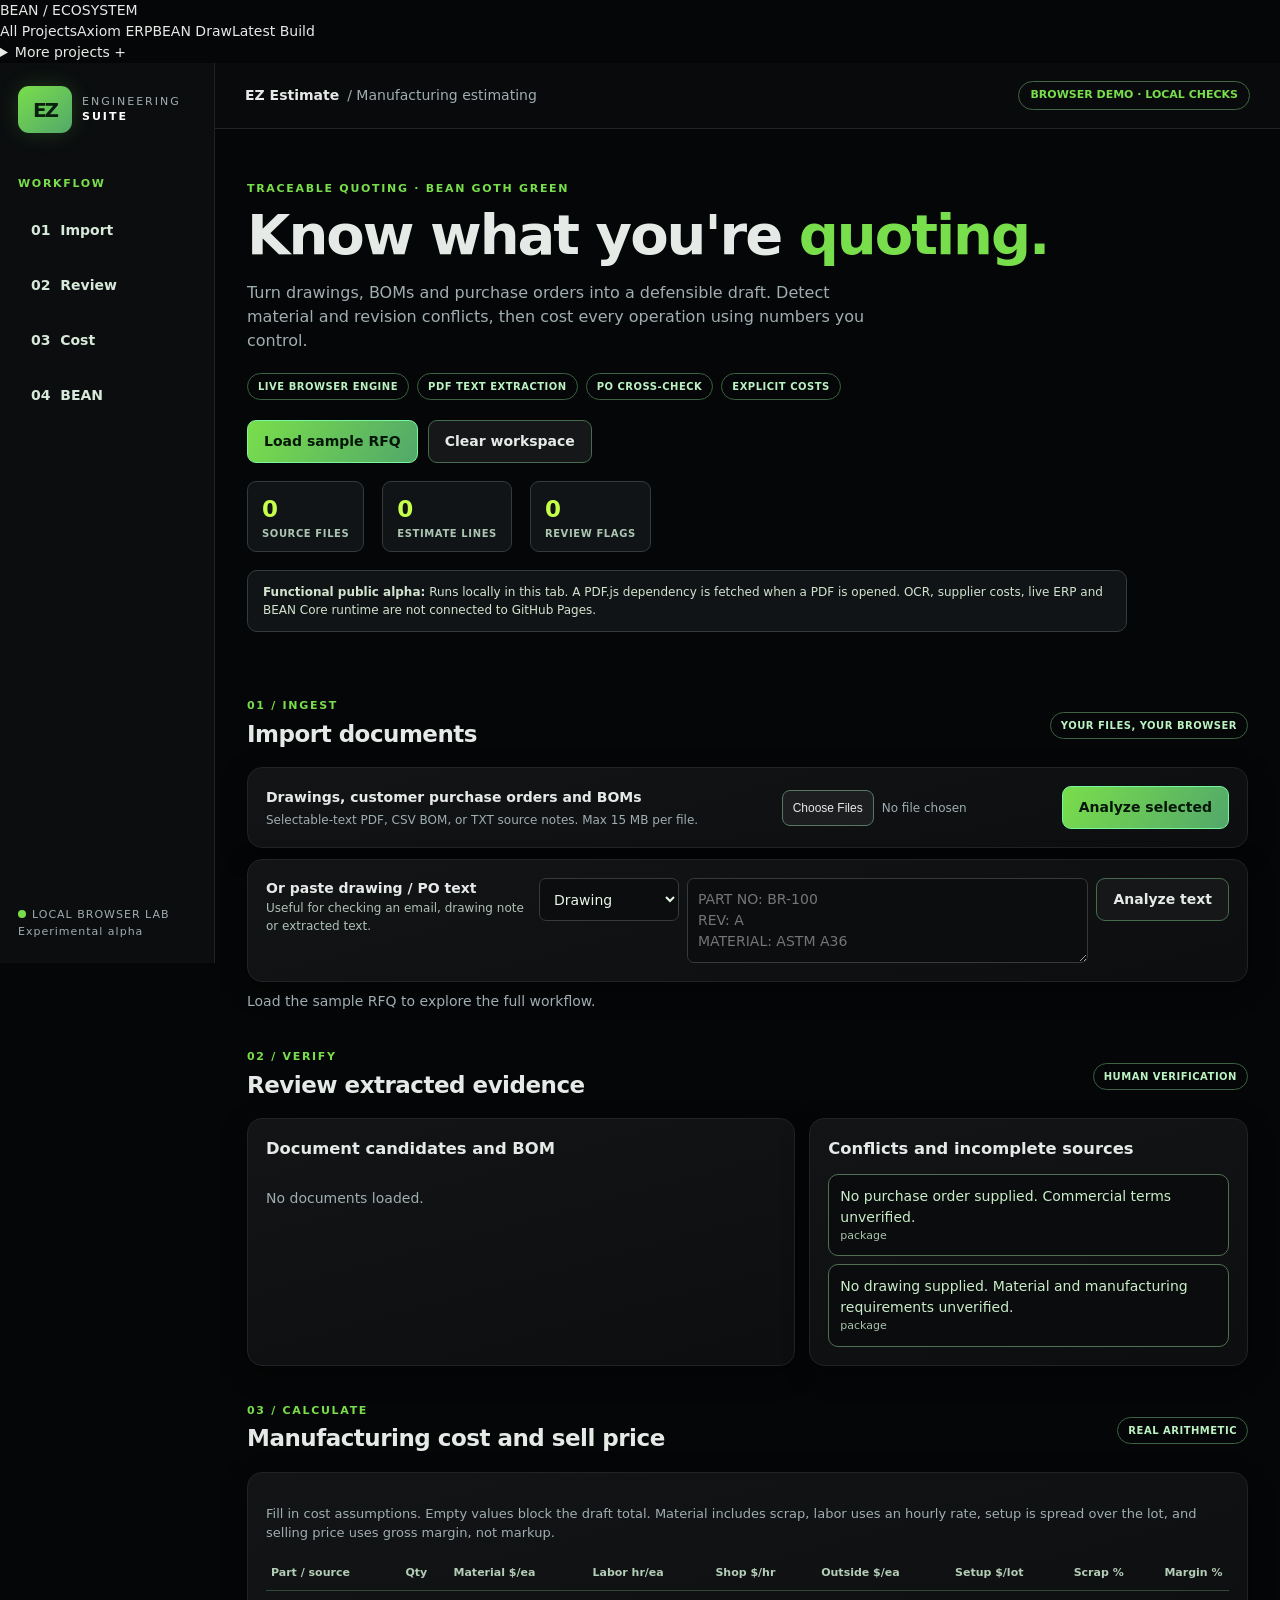
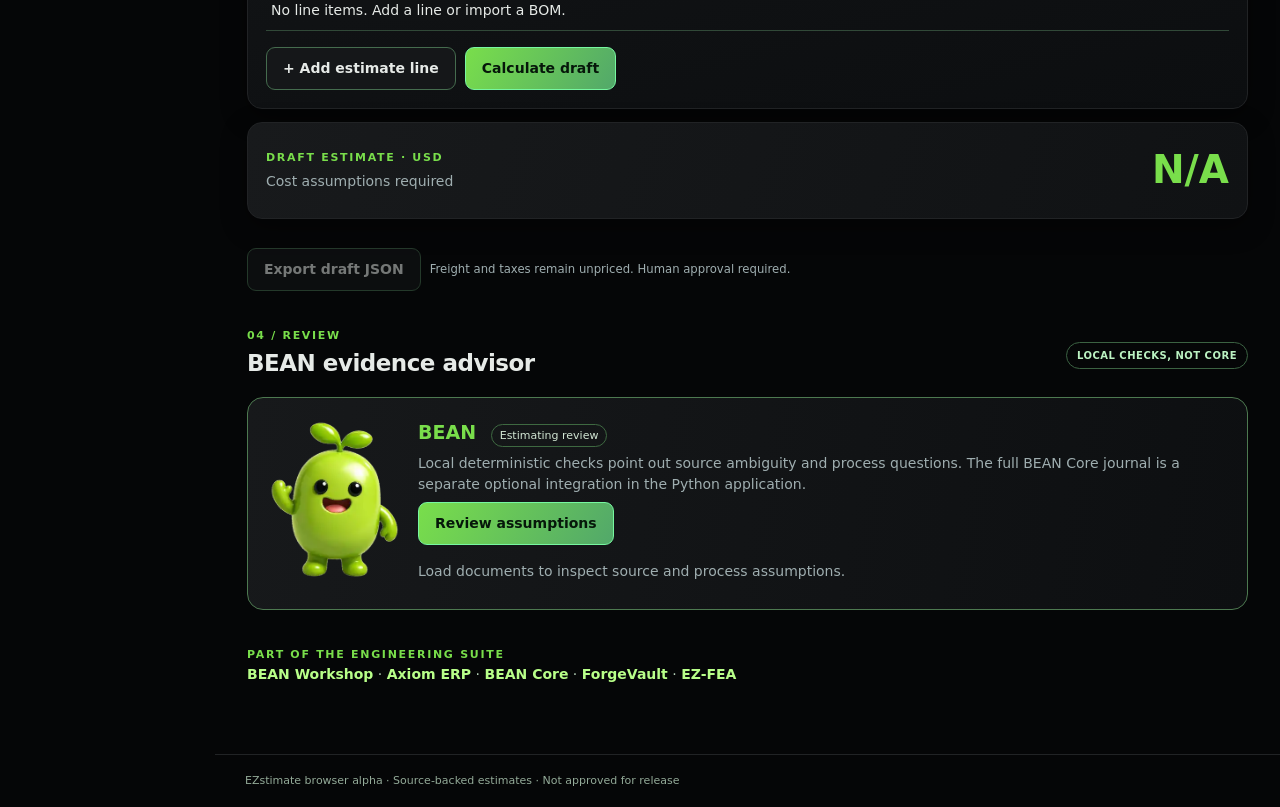
==== commit 107c467a: "feat(web): surface current BEAN build from estimating demos" ====
--- a/web/demo.html
+++ b/web/demo.html
@@ -8,8 +8,13 @@
 <link rel="icon" type="image/webp" href="./bean-official.webp">
 <link rel="stylesheet" href="./style.css"><link rel="stylesheet" href="./demo.css">
 <script type="module" src="./demo.mjs"></script>
+<link rel="stylesheet" href="https://danieloculus0-bot.github.io/BEAN/ecosystem-nav.css?v=20261120">
 </head>
-<body><a class="skip" href="#main">Skip to workbench</a>
+<body>
+<nav class="bean-net" data-bean-ecosystem-nav="v1" aria-label="BEAN ecosystem navigation"><div class="bean-net-inner">
+<a class="bean-net-home" href="https://danieloculus0-bot.github.io/BEAN/">BEAN / ECOSYSTEM</a><div class="bean-net-links"><a href="https://danieloculus0-bot.github.io/BEAN/portfolio/">All Projects</a><a href="https://danieloculus0-bot.github.io/Axiom_Beta/erp/">Axiom ERP</a><a href="https://danieloculus0-bot.github.io/BEAN/bean-draw/">BEAN Draw</a><a class="bean-net-update" href="https://danieloculus0-bot.github.io/BEAN/status.html">Latest Build</a><details><summary>More projects +</summary><div class="bean-net-menu">
+<a href="https://danieloculus0-bot.github.io/BEAN/research-lab.html">BEAN Research Lab</a><a href="https://danieloculus0-bot.github.io/Axiom_Beta/erp/autonest.html">Axiom AutoNest</a><a href="https://danieloculus0-bot.github.io/EZ-CAM/brake-lab.html">Brake Simulation</a><a href="https://danieloculus0-bot.github.io/BEAN/bean-demo/">BEAN Core Demo</a><a href="https://danieloculus0-bot.github.io/BEAN/portfolio/bean-learning/">Learning Experiments</a><a href="https://danieloculus0-bot.github.io/BEAN/portfolio/ez-fair/">EZ-FAIR Demo</a><a href="https://danieloculus0-bot.github.io/BEAN/portfolio/ez-office/">EZ-Office Demo</a><a href="https://danieloculus0-bot.github.io/BEAN/aiscend.html">AIscend</a><a href="https://danieloculus0-bot.github.io/BEAN/beander/">BEANder</a><a href="https://github.com/danieloculus0-bot/BEAN">BEAN Source</a></div></details></div></div></nav>
+<a class="skip" href="#main">Skip to workbench</a>
 <div class="shell">
 <aside class="rail">
 <div class="brand"><div class="brand-mark">EZ</div><div>ENGINEERING<br><b>SUITE</b></div></div>
